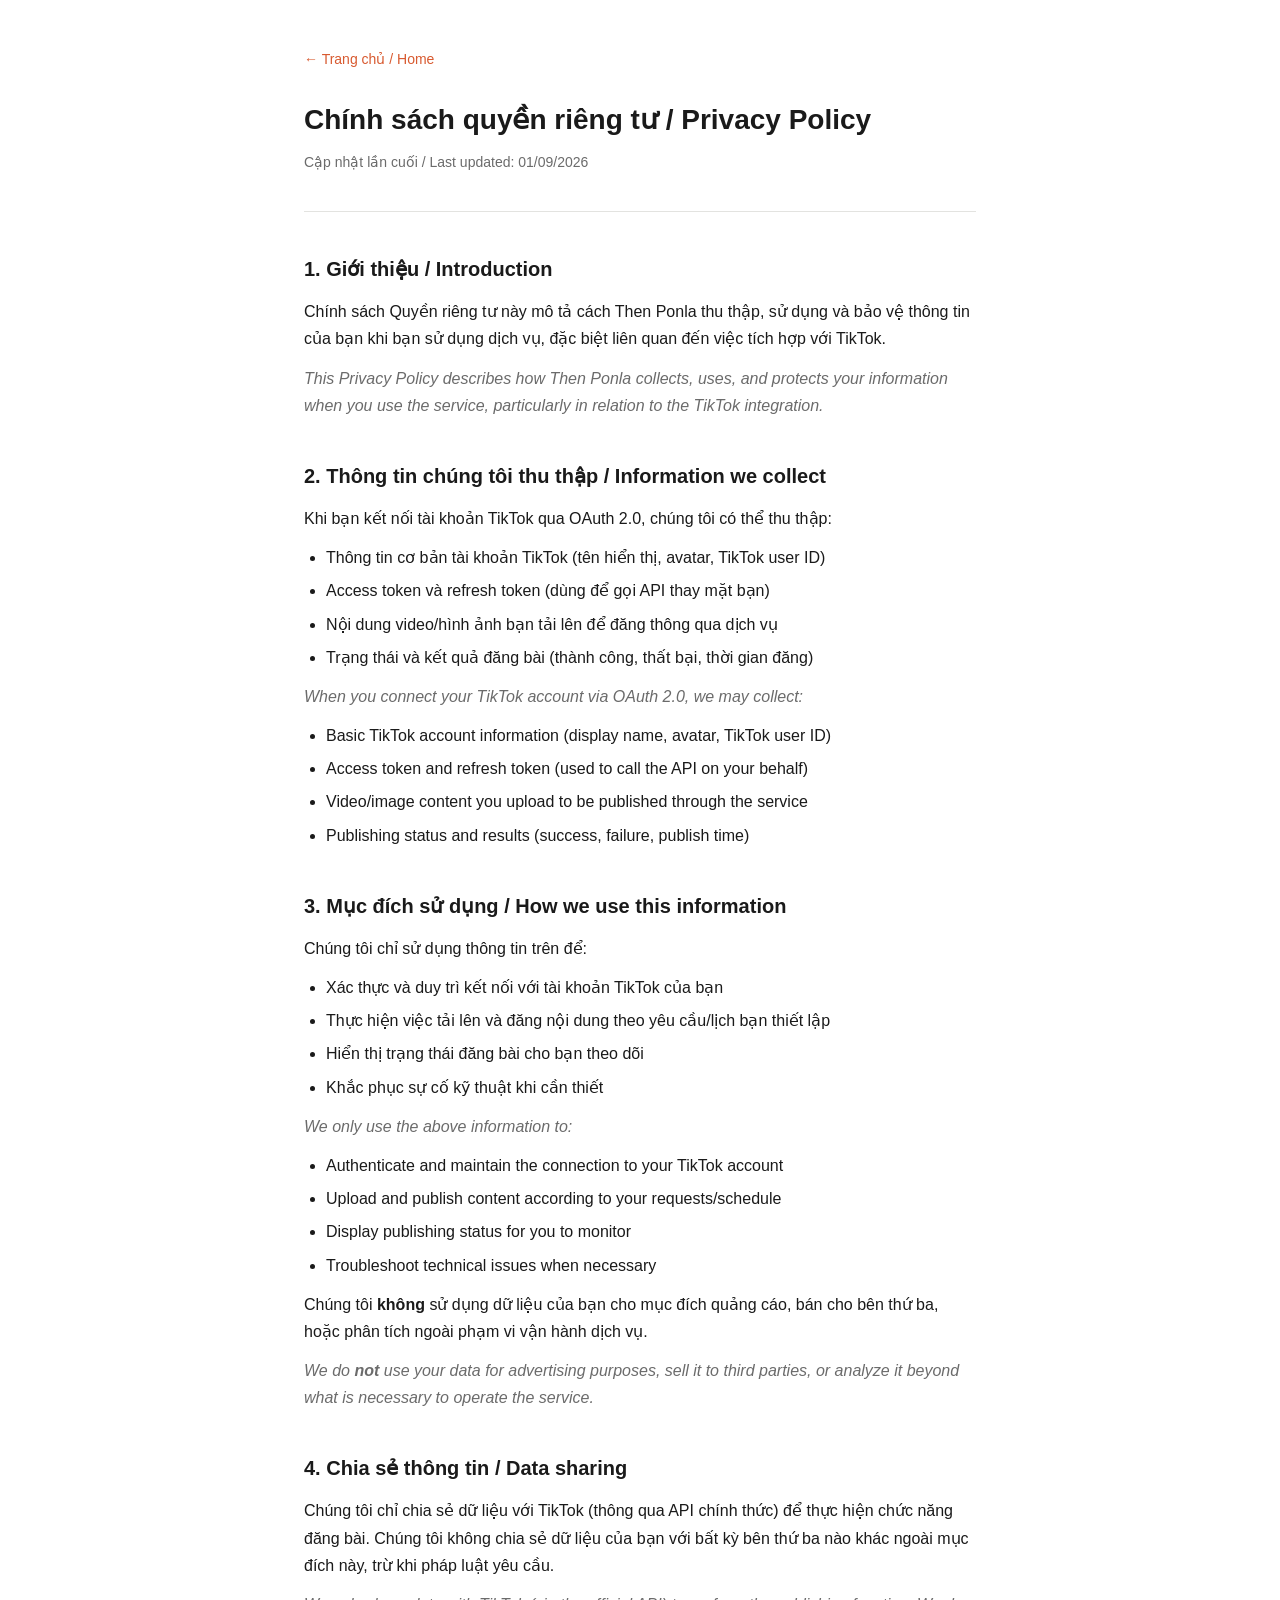
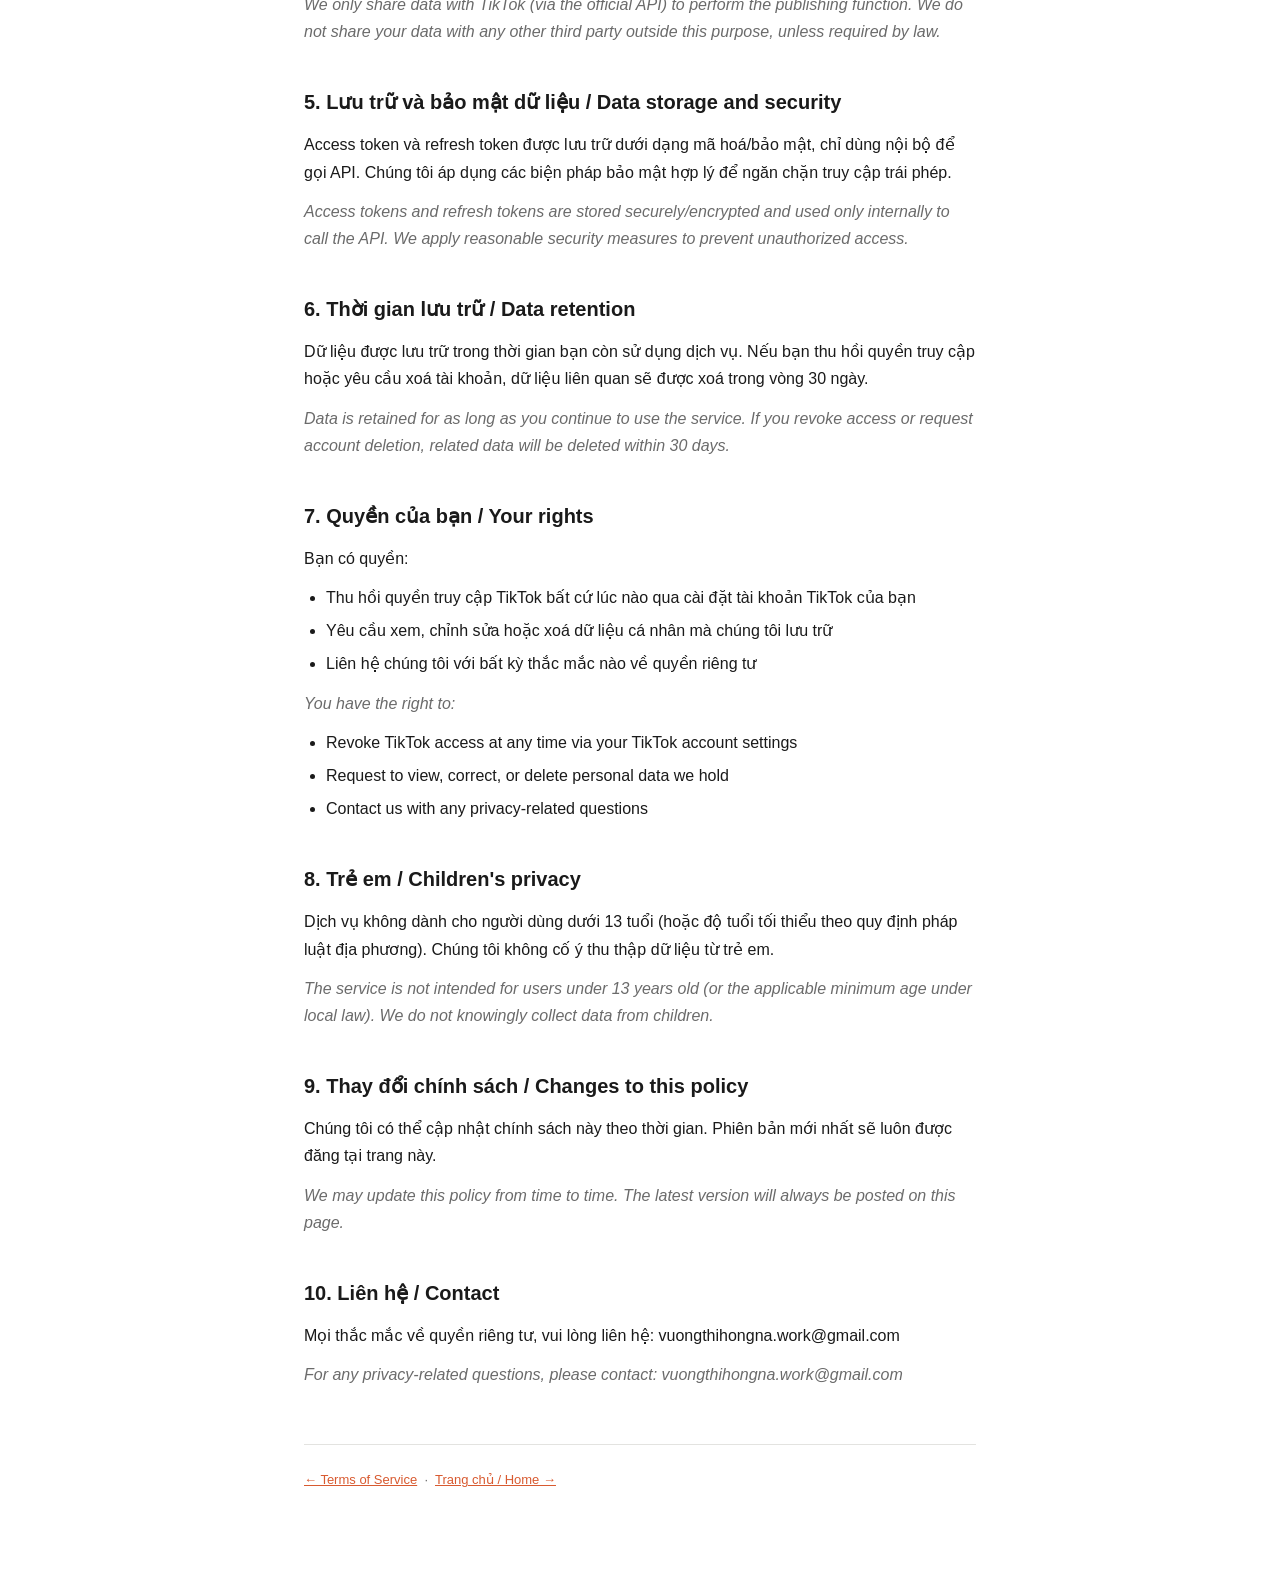
==== privacy.html @ 35792cd2 "Add files via upload upload terms" ====
<!DOCTYPE html>
<html lang="vi">
<head>
<meta charset="UTF-8">
<meta name="viewport" content="width=device-width, initial-scale=1.0">
<title>Privacy Policy - TikTok Auto Publisher</title>
<link rel="stylesheet" href="style.css">
</head>
<body>
<div class="wrap">
  <nav class="crumbs"><a href="index.html">← Trang chủ / Home</a></nav>
  <header class="page">
    <h1>Chính sách quyền riêng tư / Privacy Policy</h1>
    <p class="updated">Cập nhật lần cuối / Last updated: 01/09/2026</p>
  </header>

  <h2>1. Giới thiệu / Introduction</h2>
  <p>Chính sách Quyền riêng tư này mô tả cách Then Ponla thu thập, sử dụng và bảo vệ thông tin của bạn khi bạn sử dụng dịch vụ, đặc biệt liên quan đến việc tích hợp với TikTok.</p>
  <p class="en">This Privacy Policy describes how Then Ponla collects, uses, and protects your information when you use the service, particularly in relation to the TikTok integration.</p>

  <h2>2. Thông tin chúng tôi thu thập / Information we collect</h2>
  <p>Khi bạn kết nối tài khoản TikTok qua OAuth 2.0, chúng tôi có thể thu thập:</p>
  <ul>
    <li>Thông tin cơ bản tài khoản TikTok (tên hiển thị, avatar, TikTok user ID)</li>
    <li>Access token và refresh token (dùng để gọi API thay mặt bạn)</li>
    <li>Nội dung video/hình ảnh bạn tải lên để đăng thông qua dịch vụ</li>
    <li>Trạng thái và kết quả đăng bài (thành công, thất bại, thời gian đăng)</li>
  </ul>
  <p class="en">When you connect your TikTok account via OAuth 2.0, we may collect:</p>
  <ul class="en">
    <li>Basic TikTok account information (display name, avatar, TikTok user ID)</li>
    <li>Access token and refresh token (used to call the API on your behalf)</li>
    <li>Video/image content you upload to be published through the service</li>
    <li>Publishing status and results (success, failure, publish time)</li>
  </ul>

  <h2>3. Mục đích sử dụng / How we use this information</h2>
  <p>Chúng tôi chỉ sử dụng thông tin trên để:</p>
  <ul>
    <li>Xác thực và duy trì kết nối với tài khoản TikTok của bạn</li>
    <li>Thực hiện việc tải lên và đăng nội dung theo yêu cầu/lịch bạn thiết lập</li>
    <li>Hiển thị trạng thái đăng bài cho bạn theo dõi</li>
    <li>Khắc phục sự cố kỹ thuật khi cần thiết</li>
  </ul>
  <p class="en">We only use the above information to:</p>
  <ul class="en">
    <li>Authenticate and maintain the connection to your TikTok account</li>
    <li>Upload and publish content according to your requests/schedule</li>
    <li>Display publishing status for you to monitor</li>
    <li>Troubleshoot technical issues when necessary</li>
  </ul>
  <p>Chúng tôi <strong>không</strong> sử dụng dữ liệu của bạn cho mục đích quảng cáo, bán cho bên thứ ba, hoặc phân tích ngoài phạm vi vận hành dịch vụ.</p>
  <p class="en">We do <strong>not</strong> use your data for advertising purposes, sell it to third parties, or analyze it beyond what is necessary to operate the service.</p>

  <h2>4. Chia sẻ thông tin / Data sharing</h2>
  <p>Chúng tôi chỉ chia sẻ dữ liệu với TikTok (thông qua API chính thức) để thực hiện chức năng đăng bài. Chúng tôi không chia sẻ dữ liệu của bạn với bất kỳ bên thứ ba nào khác ngoài mục đích này, trừ khi pháp luật yêu cầu.</p>
  <p class="en">We only share data with TikTok (via the official API) to perform the publishing function. We do not share your data with any other third party outside this purpose, unless required by law.</p>

  <h2>5. Lưu trữ và bảo mật dữ liệu / Data storage and security</h2>
  <p>Access token và refresh token được lưu trữ dưới dạng mã hoá/bảo mật, chỉ dùng nội bộ để gọi API. Chúng tôi áp dụng các biện pháp bảo mật hợp lý để ngăn chặn truy cập trái phép.</p>
  <p class="en">Access tokens and refresh tokens are stored securely/encrypted and used only internally to call the API. We apply reasonable security measures to prevent unauthorized access.</p>

  <h2>6. Thời gian lưu trữ / Data retention</h2>
  <p>Dữ liệu được lưu trữ trong thời gian bạn còn sử dụng dịch vụ. Nếu bạn thu hồi quyền truy cập hoặc yêu cầu xoá tài khoản, dữ liệu liên quan sẽ được xoá trong vòng 30 ngày.</p>
  <p class="en">Data is retained for as long as you continue to use the service. If you revoke access or request account deletion, related data will be deleted within 30 days.</p>

  <h2>7. Quyền của bạn / Your rights</h2>
  <p>Bạn có quyền:</p>
  <ul>
    <li>Thu hồi quyền truy cập TikTok bất cứ lúc nào qua cài đặt tài khoản TikTok của bạn</li>
    <li>Yêu cầu xem, chỉnh sửa hoặc xoá dữ liệu cá nhân mà chúng tôi lưu trữ</li>
    <li>Liên hệ chúng tôi với bất kỳ thắc mắc nào về quyền riêng tư</li>
  </ul>
  <p class="en">You have the right to:</p>
  <ul class="en">
    <li>Revoke TikTok access at any time via your TikTok account settings</li>
    <li>Request to view, correct, or delete personal data we hold</li>
    <li>Contact us with any privacy-related questions</li>
  </ul>

  <h2>8. Trẻ em / Children's privacy</h2>
  <p>Dịch vụ không dành cho người dùng dưới 13 tuổi (hoặc độ tuổi tối thiểu theo quy định pháp luật địa phương). Chúng tôi không cố ý thu thập dữ liệu từ trẻ em.</p>
  <p class="en">The service is not intended for users under 13 years old (or the applicable minimum age under local law). We do not knowingly collect data from children.</p>

  <h2>9. Thay đổi chính sách / Changes to this policy</h2>
  <p>Chúng tôi có thể cập nhật chính sách này theo thời gian. Phiên bản mới nhất sẽ luôn được đăng tại trang này.</p>
  <p class="en">We may update this policy from time to time. The latest version will always be posted on this page.</p>

  <h2>10. Liên hệ / Contact</h2>
  <p>Mọi thắc mắc về quyền riêng tư, vui lòng liên hệ: vuongthihongna.work@gmail.com</p>
  <p class="en">For any privacy-related questions, please contact: vuongthihongna.work@gmail.com</p>

  <footer class="page">
    <a href="terms.html">← Terms of Service</a> &nbsp;·&nbsp; <a href="index.html">Trang chủ / Home →</a>
  </footer>
</div>
</body>
</html>
---- style.css ----
:root {
  --text: #1a1a1a;
  --muted: #6b6b6b;
  --border: #e3e3e0;
  --bg: #ffffff;
  --accent: #d85a30;
}
* { box-sizing: border-box; }
body {
  margin: 0;
  font-family: -apple-system, BlinkMacSystemFont, "Segoe UI", Helvetica, Arial, sans-serif;
  color: var(--text);
  background: var(--bg);
  line-height: 1.7;
}
.wrap {
  max-width: 720px;
  margin: 0 auto;
  padding: 48px 24px 96px;
}
header.page {
  margin-bottom: 32px;
  padding-bottom: 24px;
  border-bottom: 1px solid var(--border);
}
header.page h1 {
  font-size: 28px;
  font-weight: 600;
  margin: 0 0 8px;
}
header.page .updated {
  color: var(--muted);
  font-size: 14px;
}
nav.crumbs {
  font-size: 14px;
  margin-bottom: 24px;
}
nav.crumbs a {
  color: var(--accent);
  text-decoration: none;
}
nav.crumbs a:hover { text-decoration: underline; }
h2 {
  font-size: 20px;
  font-weight: 600;
  margin-top: 40px;
  margin-bottom: 12px;
}
p { margin: 0 0 12px; }
p.en {
  color: var(--muted);
  font-style: italic;
}
ul { margin: 0 0 12px; padding-left: 22px; }
li { margin-bottom: 6px; }
a { color: var(--accent); }
footer.page {
  margin-top: 56px;
  padding-top: 24px;
  border-top: 1px solid var(--border);
  color: var(--muted);
  font-size: 13px;
}
.placeholder {
  background: #fdf3ea;
  color: #854f0b;
  padding: 1px 4px;
  border-radius: 3px;
}
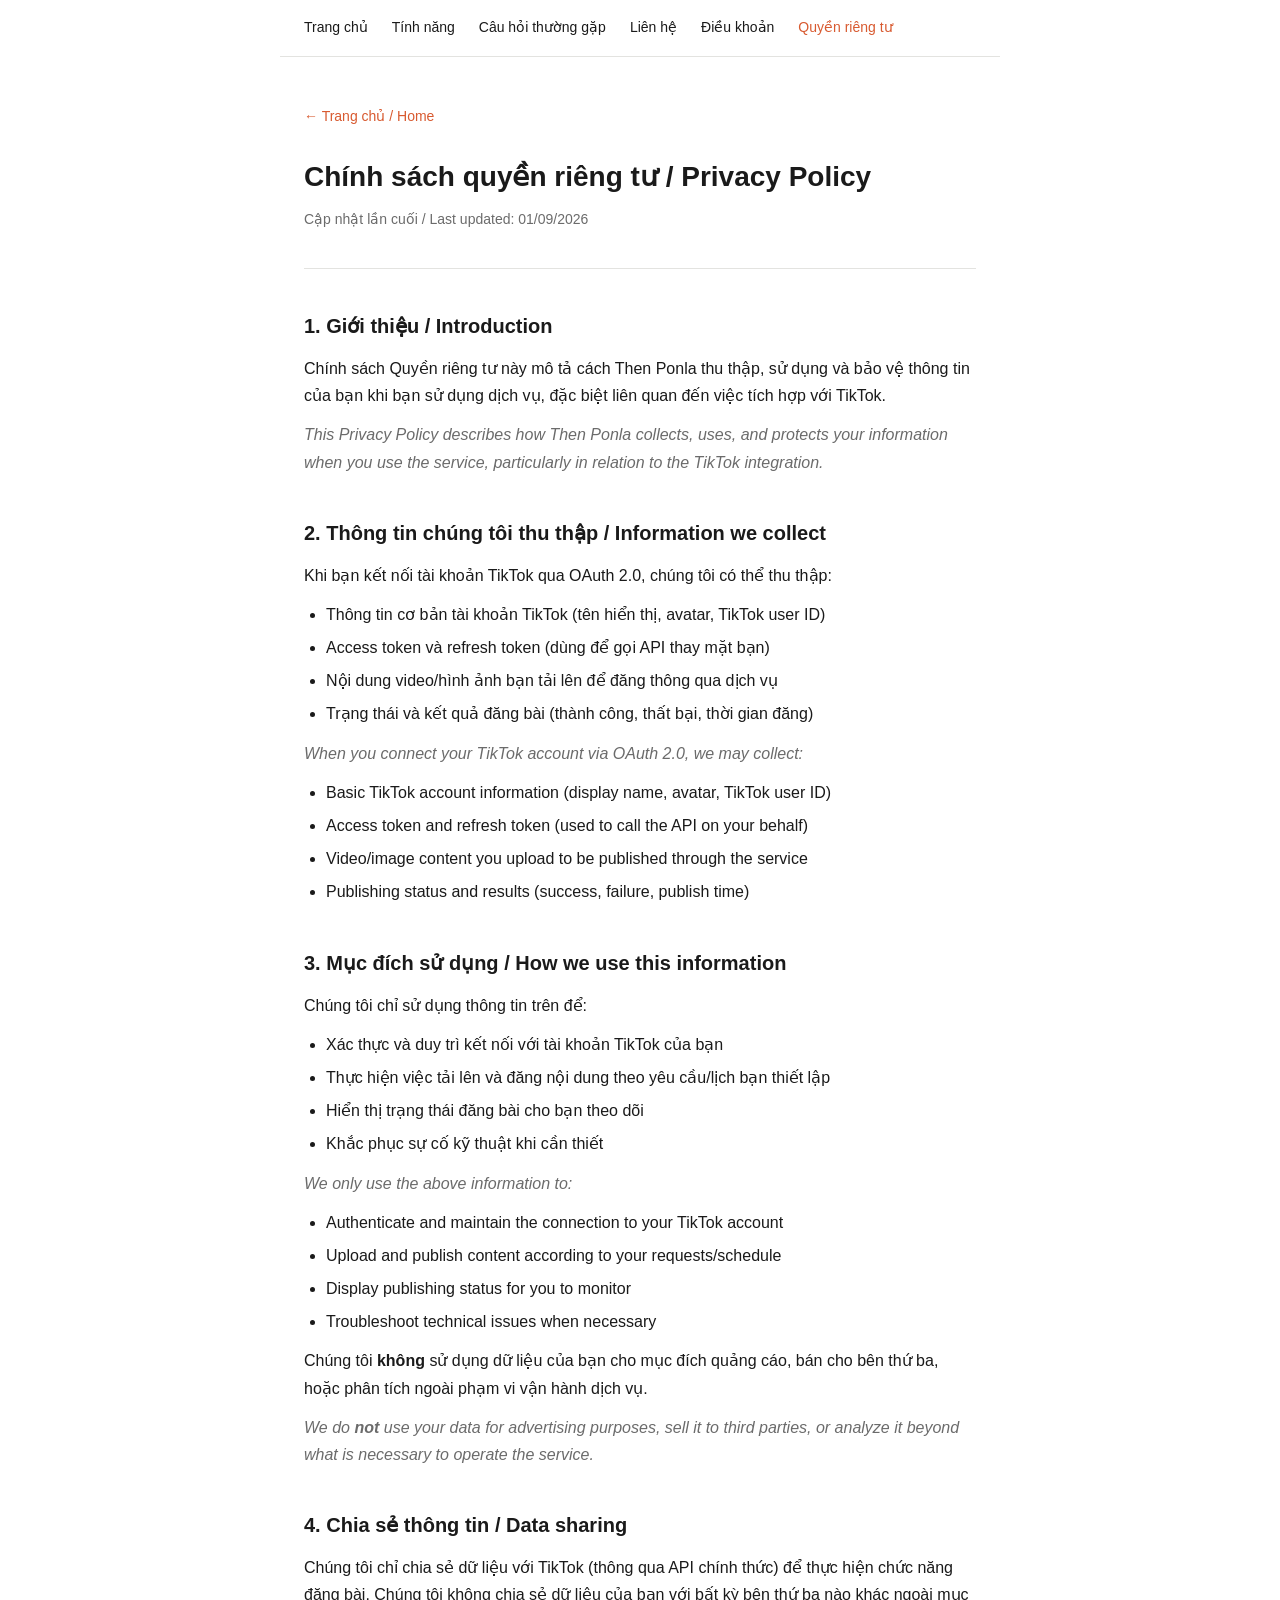
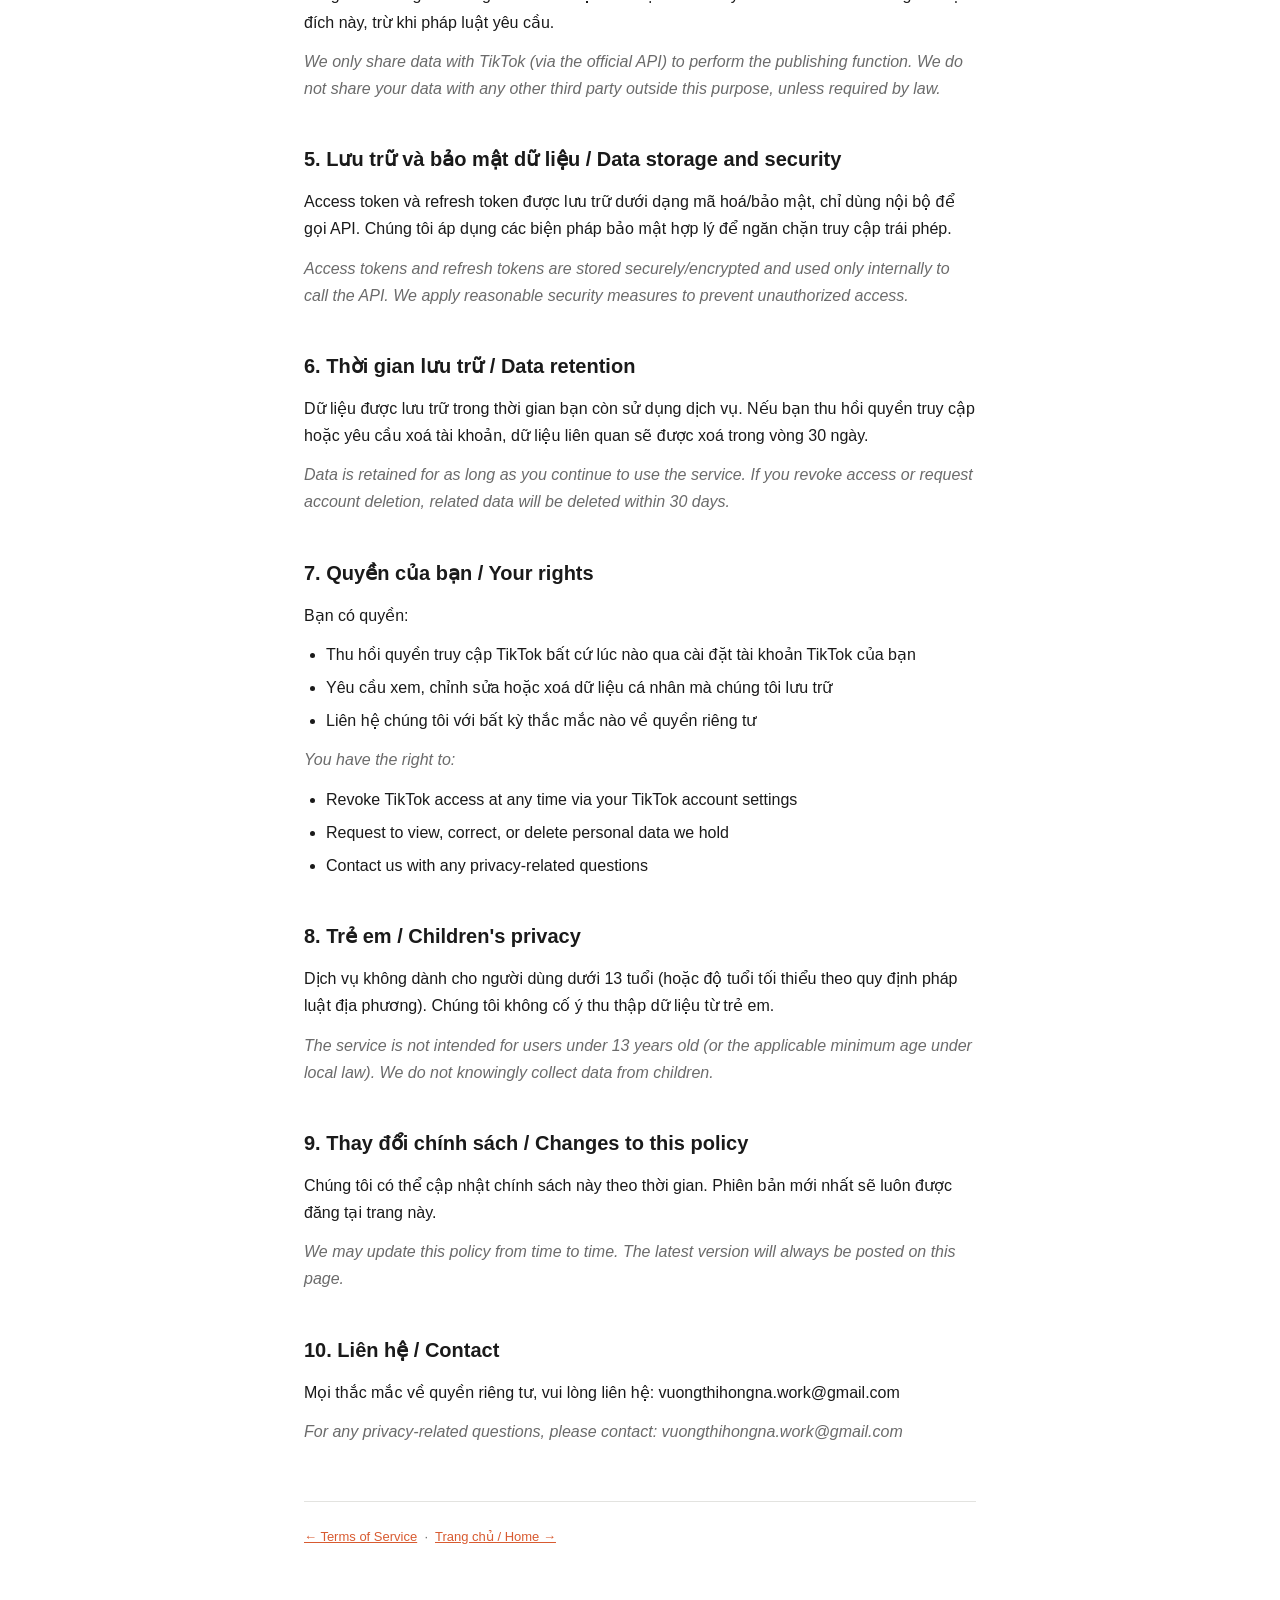
==== commit db91eeb7: "Add files via upload" ====
--- a/privacy.html
+++ b/privacy.html
@@ -7,6 +7,14 @@
 <link rel="stylesheet" href="style.css">
 </head>
 <body>
+<nav class="sitenav">
+  <a href="index.html">Trang chủ</a>
+  <a href="features.html">Tính năng</a>
+  <a href="faq.html">Câu hỏi thường gặp</a>
+  <a href="contact.html">Liên hệ</a>
+  <a href="terms.html">Điều khoản</a>
+  <a href="privacy.html" class="active">Quyền riêng tư</a>
+</nav>
 <div class="wrap">
   <nav class="crumbs"><a href="index.html">← Trang chủ / Home</a></nav>
   <header class="page">
--- a/style.css
+++ b/style.css
@@ -68,3 +68,66 @@
   padding: 1px 4px;
   border-radius: 3px;
 }
+nav.sitenav {
+  display: flex;
+  gap: 24px;
+  padding: 16px 24px;
+  border-bottom: 1px solid var(--border);
+  max-width: 720px;
+  margin: 0 auto;
+  font-size: 14px;
+  font-weight: 500;
+}
+nav.sitenav a {
+  color: var(--text);
+  text-decoration: none;
+}
+nav.sitenav a.active {
+  color: var(--accent);
+}
+nav.sitenav a:hover { color: var(--accent); }
+.hero {
+  padding: 8px 0 24px;
+}
+.hero .badge {
+  display: inline-block;
+  background: #fdf3ea;
+  color: var(--accent);
+  font-size: 12px;
+  font-weight: 600;
+  padding: 4px 10px;
+  border-radius: 999px;
+  margin-bottom: 12px;
+}
+.feature-grid {
+  display: grid;
+  grid-template-columns: 1fr 1fr;
+  gap: 16px;
+  margin: 20px 0;
+}
+.feature-card {
+  border: 1px solid var(--border);
+  border-radius: 8px;
+  padding: 16px;
+}
+.feature-card h3 {
+  font-size: 15px;
+  margin: 0 0 6px;
+}
+.feature-card p {
+  font-size: 14px;
+  color: var(--muted);
+  margin: 0;
+}
+.faq-item {
+  border-bottom: 1px solid var(--border);
+  padding: 16px 0;
+}
+.faq-item h3 {
+  font-size: 16px;
+  margin: 0 0 8px;
+}
+@media (max-width: 600px) {
+  .feature-grid { grid-template-columns: 1fr; }
+  nav.sitenav { flex-wrap: wrap; gap: 12px 20px; }
+}
